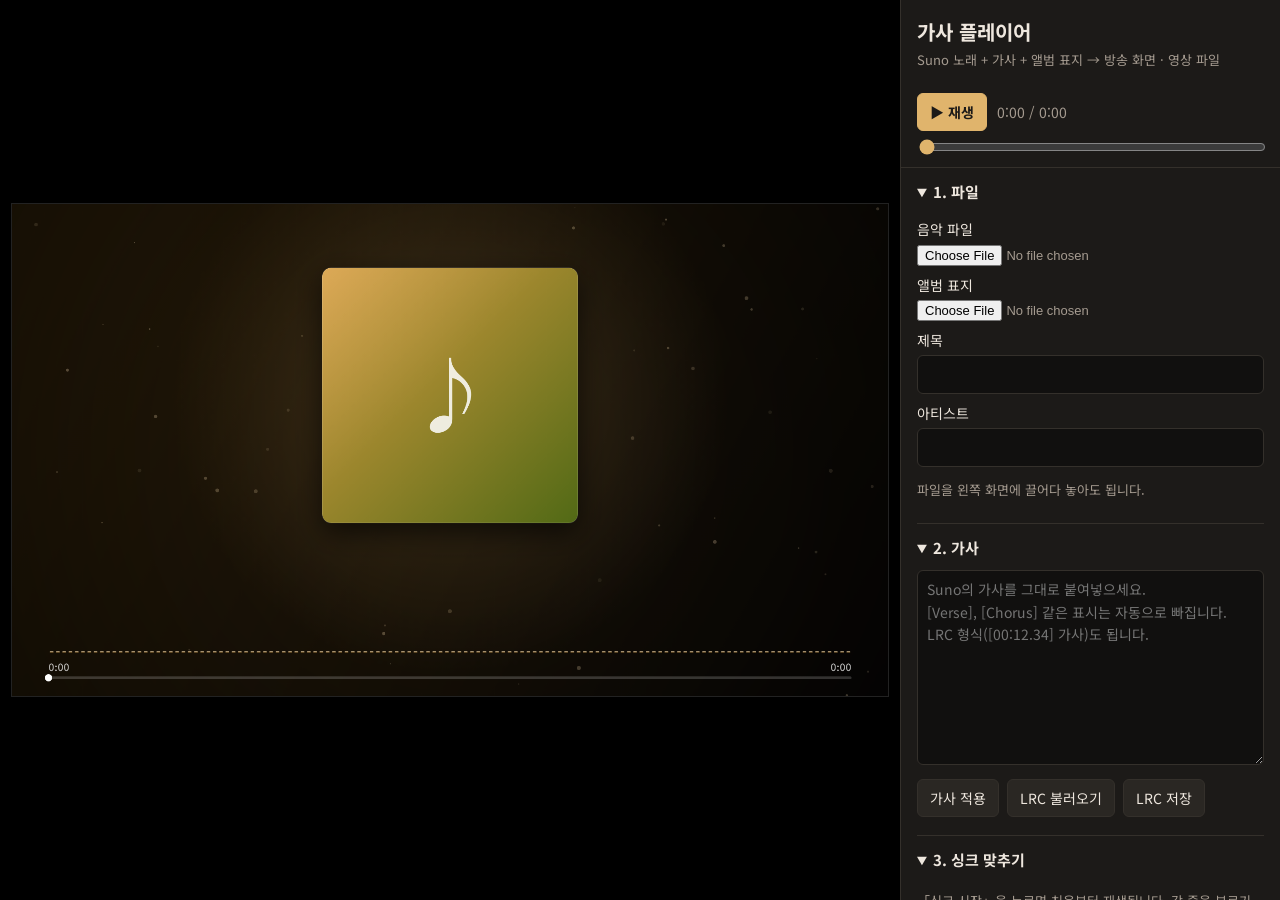
==== player/index.html @ bb733b96 "Add lyric player: synced lyrics, audio-reactive visuals, album cover, broadcast mode and video expor" ====
<!doctype html>
<html lang="ko">
<head>
<meta charset="utf-8">
<meta name="viewport" content="width=device-width,initial-scale=1">
<title>가사 플레이어</title>
<link rel="preconnect" href="https://fonts.googleapis.com">
<link rel="preconnect" href="https://fonts.gstatic.com" crossorigin>
<link href="https://fonts.googleapis.com/css2?family=Noto+Sans+KR:wght@400;500;700;900&display=swap" rel="stylesheet">
<link rel="stylesheet" href="player.css">
</head>
<body>
<div id="app">
  <section id="stageWrap">
    <canvas id="stage" width="1920" height="1080"></canvas>
    <div id="dropHint" hidden>여기에 놓으세요 · 음악 / 표지 / 가사(.lrc .txt)</div>
  </section>

  <aside id="panel">
    <header class="ph">
      <h1>가사 플레이어</h1>
      <p>Suno 노래 + 가사 + 앨범 표지 → 방송 화면 · 영상 파일</p>
    </header>

    <div class="transport">
      <button id="playBtn" class="primary" type="button">▶ 재생</button>
      <span id="timeLbl">0:00 / 0:00</span>
      <input id="seek" type="range" min="0" max="1000" value="0" aria-label="재생 위치">
    </div>

    <details open>
      <summary>1. 파일</summary>
      <label class="file">음악 파일 <input type="file" id="audioFile" accept="audio/*,.mp3,.wav,.m4a"></label>
      <label class="file">앨범 표지 <input type="file" id="coverFile" accept="image/*"></label>
      <label>제목 <input id="title" type="text" autocomplete="off"></label>
      <label>아티스트 <input id="artist" type="text" autocomplete="off"></label>
      <p class="muted">파일을 왼쪽 화면에 끌어다 놓아도 됩니다.</p>
    </details>

    <details open>
      <summary>2. 가사</summary>
      <textarea id="lyricsIn" rows="8" placeholder="Suno의 가사를 그대로 붙여넣으세요.&#10;[Verse], [Chorus] 같은 표시는 자동으로 빠집니다.&#10;LRC 형식([00:12.34] 가사)도 됩니다."></textarea>
      <div class="row">
        <button id="applyLyrics" type="button">가사 적용</button>
        <label class="btn">LRC 불러오기<input type="file" id="lrcFile" accept=".lrc,.txt,text/plain" hidden></label>
        <button id="exportLrc" type="button">LRC 저장</button>
      </div>
    </details>

    <details open>
      <summary>3. 싱크 맞추기</summary>
      <p class="muted">「싱크 시작」을 누르면 처음부터 재생됩니다. 각 줄을 부르기 <b>시작할 때</b> <kbd>Space</kbd>나 <kbd>Enter</kbd>를 누르세요. <kbd>Backspace</kbd>는 한 줄 되돌리기. 목록의 줄을 누르면 그 줄부터 다시 맞춥니다.</p>
      <div class="row">
        <button id="syncBtn" class="primary" type="button">싱크 시작</button>
        <button id="autoBtn" type="button">자동 배분</button>
      </div>
      <label>전체 밀기/당기기 <span id="offsetLbl" class="muted">0.00초</span>
        <input type="range" id="offset" min="-3" max="3" step="0.05" value="0">
      </label>
      <ol id="lineList"></ol>
    </details>

    <details open>
      <summary>4. 화면</summary>
      <div class="seg" role="radiogroup" aria-label="화면 비율">
        <label><input type="radio" name="aspect" value="16:9" checked> 가로 16:9</label>
        <label><input type="radio" name="aspect" value="9:16"> 세로 9:16 (Shorts)</label>
      </div>
      <label>시각화
        <select id="viz">
          <option value="bars">막대</option>
          <option value="ring">원형 (LP판)</option>
          <option value="wave">파형</option>
        </select>
      </label>
      <label>가사 크기 <input type="range" id="fontScale" min="0.7" max="1.5" step="0.05" value="1"></label>
      <label class="check"><input type="checkbox" id="showTitle" checked> 제목 · 아티스트 표시</label>
    </details>

    <details open>
      <summary>5. 방송 · 내보내기</summary>
      <div class="row">
        <button id="broadcastBtn" type="button">방송 화면 <kbd>H</kbd></button>
        <button id="fsBtn" type="button">전체 화면 <kbd>F</kbd></button>
      </div>
      <p class="muted">방송 화면에서는 편집 창이 숨고 그림만 남습니다. OBS에서는 「창 캡처」로 이 창을 잡으세요. 화면을 클릭하면 재생/정지, <kbd>H</kbd>를 다시 누르면 편집 창이 돌아옵니다.</p>
      <div class="row">
        <button id="recBtn" type="button">영상 파일로 저장</button>
        <span id="recStatus" class="muted"></span>
      </div>
      <p class="muted">노래 길이만큼 실제로 재생하면서 녹화합니다. 녹화하는 동안 이 탭을 맨 앞에 두세요.</p>
      <button id="resetBtn" class="danger" type="button">새로 시작</button>
    </details>
    <p class="muted foot">작업 내용은 이 브라우저에 자동 저장됩니다.</p>
  </aside>
</div>
<audio id="audio" preload="auto"></audio>
<script src="player.js"></script>
</body>
</html>
---- player/player.css ----
:root{--bg:#121110;--panel:#1c1a18;--fg:#eee7de;--muted:#a59b90;--accent:#e0b46c;--line:#34302b;--danger:#d9705f}
*{box-sizing:border-box}
html,body{margin:0;height:100%;background:var(--bg);color:var(--fg);font:14px/1.6 "Noto Sans KR",-apple-system,"Apple SD Gothic Neo",sans-serif}
#app{display:flex;height:100vh}
#stageWrap{flex:1;min-width:0;display:flex;align-items:center;justify-content:center;background:#000;position:relative;padding:12px}
#stage{max-width:100%;max-height:100%;display:block;box-shadow:0 0 0 1px #222}
#dropHint{position:absolute;inset:12px;border:3px dashed var(--accent);border-radius:12px;display:flex;align-items:center;justify-content:center;background:rgba(0,0,0,.6);font-size:20px;pointer-events:none}
#dropHint[hidden]{display:none}
#panel{width:380px;flex:none;overflow-y:auto;background:var(--panel);border-left:1px solid var(--line);padding:16px 16px 40px}
.ph h1{font-size:20px;margin:0}
.ph p{margin:2px 0 12px;color:var(--muted);font-size:13px}
.transport{position:sticky;top:-16px;z-index:2;background:var(--panel);margin:0 -16px;padding:10px 16px;border-bottom:1px solid var(--line);display:grid;grid-template-columns:auto 1fr;gap:6px 10px;align-items:center}
.transport input{grid-column:1/-1;width:100%}
#timeLbl{font-variant-numeric:tabular-nums;color:var(--muted)}
details{border-bottom:1px solid var(--line);padding:10px 0}
summary{cursor:pointer;font-weight:700;font-size:15px;padding:2px 0 6px}
label{display:block;margin:8px 0}
label.check{display:flex;gap:6px;align-items:center}
input[type=text],textarea,select{width:100%;margin-top:4px;background:#11100f;color:var(--fg);border:1px solid var(--line);border-radius:6px;padding:7px 9px;font:inherit}
textarea{resize:vertical;min-height:120px}
input[type=range]{width:100%;accent-color:var(--accent)}
input[type=file]{display:block;width:100%;margin-top:4px;color:var(--muted);font-size:13px}
button,.btn{display:inline-flex;align-items:center;gap:6px;background:#2a2723;color:var(--fg);border:1px solid var(--line);border-radius:6px;padding:7px 12px;font:inherit;cursor:pointer;margin:0}
button:hover,.btn:hover{border-color:var(--accent)}
input[hidden]{display:none!important}
label.btn{display:inline-flex;margin:0}
button.primary{background:var(--accent);color:#1c1a18;border-color:var(--accent);font-weight:700}
button.danger{color:var(--danger);margin-top:12px}
button:disabled{opacity:.5;cursor:default}
button.on{background:var(--danger);border-color:var(--danger);color:#fff}
.row{display:flex;flex-wrap:wrap;gap:8px;align-items:center;margin:8px 0}
.seg{display:flex;gap:12px}
.seg label{display:flex;gap:4px;align-items:center;margin:4px 0}
.muted{color:var(--muted);font-size:13px}
.foot{margin-top:16px}
kbd{font:12px ui-monospace,monospace;border:1px solid var(--line);border-bottom-width:2px;border-radius:4px;padding:0 4px;background:#11100f}
#lineList{list-style:none;margin:8px 0 0;padding:0;max-height:340px;overflow-y:auto;border:1px solid var(--line);border-radius:6px}
#lineList:empty::before{content:"가사를 적용하면 여기에 줄 목록이 나옵니다.";display:block;padding:10px;color:var(--muted);font-size:13px}
#lineList li{display:grid;grid-template-columns:62px 1fr auto auto;gap:4px;align-items:center;padding:3px 6px;border-bottom:1px solid var(--line);cursor:pointer}
#lineList li:last-child{border-bottom:0}
#lineList li.cur{background:rgba(224,180,108,.16)}
#lineList li.next{outline:2px solid var(--accent);outline-offset:-2px}
#lineList .t{font:12px ui-monospace,monospace;color:var(--accent)}
#lineList .t.none{color:var(--muted)}
#lineList .txt{overflow:hidden;text-overflow:ellipsis;white-space:nowrap}
#lineList button{padding:0 7px;font-size:12px;line-height:20px}
body.syncing #syncBtn{background:var(--danger);border-color:var(--danger);color:#fff}

/* 방송 화면: 그림만 남기기 */
body.broadcast #panel{display:none}
body.broadcast #stageWrap{padding:0}
body.broadcast #stage{box-shadow:none;cursor:pointer}
body.broadcast.idle,body.broadcast.idle #stage{cursor:none}

@media (max-width:800px){
  #app{flex-direction:column;height:auto}
  #stageWrap{height:56vw;min-height:220px;flex:none}
  #panel{width:auto;border-left:0;border-top:1px solid var(--line)}
  body.broadcast #stageWrap{height:100vh}
}
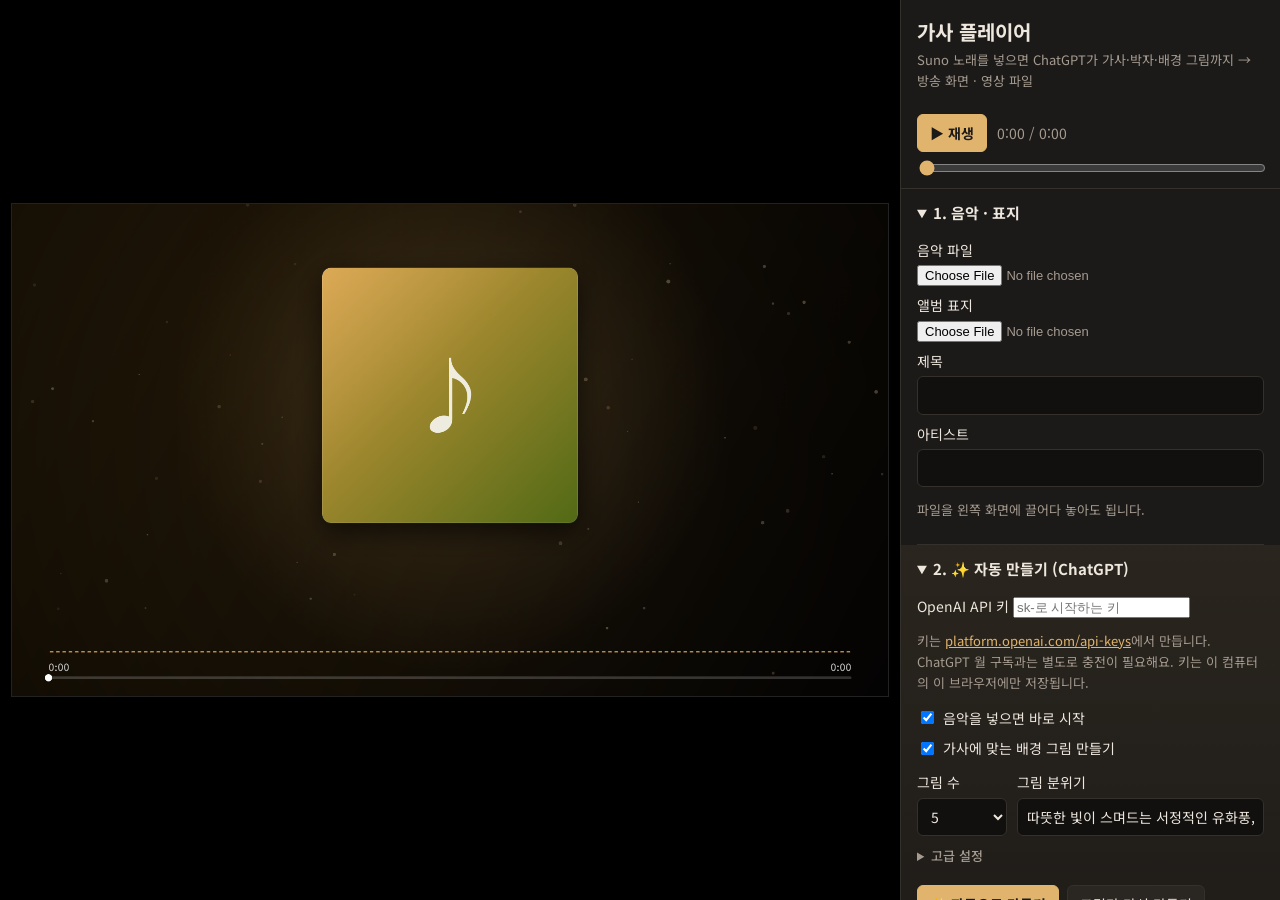
==== commit 9f841c86: "Auto lyrics, sync and lyric-based background images via OpenAI Dropping in a song transcribes it wit" ====
--- a/player/index.html
+++ b/player/index.html
@@ -19,7 +19,7 @@
   <aside id="panel">
     <header class="ph">
       <h1>가사 플레이어</h1>
-      <p>Suno 노래 + 가사 + 앨범 표지 → 방송 화면 · 영상 파일</p>
+      <p>Suno 노래를 넣으면 ChatGPT가 가사·박자·배경 그림까지 → 방송 화면 · 영상 파일</p>
     </header>
 
     <div class="transport">
@@ -29,7 +29,7 @@
     </div>
 
     <details open>
-      <summary>1. 파일</summary>
+      <summary>1. 음악 · 표지</summary>
       <label class="file">음악 파일 <input type="file" id="audioFile" accept="audio/*,.mp3,.wav,.m4a"></label>
       <label class="file">앨범 표지 <input type="file" id="coverFile" accept="image/*"></label>
       <label>제목 <input id="title" type="text" autocomplete="off"></label>
@@ -37,9 +37,43 @@
       <p class="muted">파일을 왼쪽 화면에 끌어다 놓아도 됩니다.</p>
     </details>
 
+    <details open id="autoSec">
+      <summary>2. ✨ 자동 만들기 (ChatGPT)</summary>
+      <label>OpenAI API 키
+        <input type="password" id="apiKey" autocomplete="off" spellcheck="false" placeholder="sk-로 시작하는 키">
+      </label>
+      <p class="muted">키는 <a href="https://platform.openai.com/api-keys" target="_blank" rel="noopener">platform.openai.com/api-keys</a>에서 만듭니다. ChatGPT 월 구독과는 별도로 충전이 필요해요. 키는 이 컴퓨터의 이 브라우저에만 저장됩니다.</p>
+      <label class="check"><input type="checkbox" id="autoOnAdd"> 음악을 넣으면 바로 시작</label>
+      <label class="check"><input type="checkbox" id="makeImages"> 가사에 맞는 배경 그림 만들기</label>
+      <div class="row2">
+        <label>그림 수
+          <select id="sceneCount"><option>3</option><option>4</option><option>5</option><option>6</option><option>8</option></select>
+        </label>
+        <label>그림 분위기 <input type="text" id="imgStyle" autocomplete="off"></label>
+      </div>
+      <details class="adv">
+        <summary>고급 설정</summary>
+        <label>노래 언어
+          <select id="lang"><option value="ko">한국어</option><option value="en">영어</option><option value="auto">자동</option></select>
+        </label>
+        <label>가사 정리 모델 <input type="text" id="textModel" list="textModels" autocomplete="off"></label>
+        <datalist id="textModels"><option value="gpt-5-mini"><option value="gpt-5"><option value="gpt-4.1-mini"><option value="gpt-4o"></datalist>
+        <label>그림 모델 <input type="text" id="imageModel" list="imageModels" autocomplete="off"></label>
+        <datalist id="imageModels"><option value="gpt-image-1"><option value="gpt-image-1-mini"><option value="dall-e-3"></datalist>
+      </details>
+      <div class="row">
+        <button id="autoBtn2" class="primary" type="button">✨ 자동으로 만들기</button>
+        <button id="imagesBtn" type="button">그림만 다시 만들기</button>
+      </div>
+      <p id="autoStatus" class="status" aria-live="polite"></p>
+      <div id="sceneList"></div>
+      <p class="muted">비용은 3분짜리 한 곡에 받아쓰기 약 30원, 가사 정리 몇 원, 그림 한 장에 약 90원입니다(그림 5장이면 모두 합쳐 500원 안팎, 대략적인 값).</p>
+    </details>
+
     <details open>
-      <summary>2. 가사</summary>
-      <textarea id="lyricsIn" rows="8" placeholder="Suno의 가사를 그대로 붙여넣으세요.&#10;[Verse], [Chorus] 같은 표시는 자동으로 빠집니다.&#10;LRC 형식([00:12.34] 가사)도 됩니다."></textarea>
+      <summary>3. 가사 (직접 고치기)</summary>
+      <p class="muted">비워두면 ChatGPT가 노래를 듣고 받아 적습니다. Suno 가사를 붙여넣어 두면 받아 적기 대신 그 가사를 그대로 쓰고 박자만 맞춰서 더 정확해요.</p>
+      <textarea id="lyricsIn" rows="8" placeholder="(선택) Suno의 가사를 붙여넣으세요.&#10;[Verse], [Chorus] 같은 표시는 자동으로 빠집니다.&#10;LRC 형식([00:12.34] 가사)도 됩니다."></textarea>
       <div class="row">
         <button id="applyLyrics" type="button">가사 적용</button>
         <label class="btn">LRC 불러오기<input type="file" id="lrcFile" accept=".lrc,.txt,text/plain" hidden></label>
@@ -48,8 +82,8 @@
     </details>
 
     <details open>
-      <summary>3. 싱크 맞추기</summary>
-      <p class="muted">「싱크 시작」을 누르면 처음부터 재생됩니다. 각 줄을 부르기 <b>시작할 때</b> <kbd>Space</kbd>나 <kbd>Enter</kbd>를 누르세요. <kbd>Backspace</kbd>는 한 줄 되돌리기. 목록의 줄을 누르면 그 줄부터 다시 맞춥니다.</p>
+      <summary>4. 싱크 손보기</summary>
+      <p class="muted">자동으로 맞춘 박자가 어긋난 줄은 옆의 <kbd>−</kbd> <kbd>+</kbd>로 0.1초씩 고치세요. 처음부터 손으로 맞추려면 「싱크 시작」을 누르면 처음부터 재생됩니다. 각 줄을 부르기 <b>시작할 때</b> <kbd>Space</kbd>나 <kbd>Enter</kbd>를 누르세요. <kbd>Backspace</kbd>는 한 줄 되돌리기. 목록의 줄을 누르면 그 줄부터 다시 맞춥니다.</p>
       <div class="row">
         <button id="syncBtn" class="primary" type="button">싱크 시작</button>
         <button id="autoBtn" type="button">자동 배분</button>
@@ -61,7 +95,7 @@
     </details>
 
     <details open>
-      <summary>4. 화면</summary>
+      <summary>5. 화면</summary>
       <div class="seg" role="radiogroup" aria-label="화면 비율">
         <label><input type="radio" name="aspect" value="16:9" checked> 가로 16:9</label>
         <label><input type="radio" name="aspect" value="9:16"> 세로 9:16 (Shorts)</label>
@@ -73,12 +107,18 @@
           <option value="wave">파형</option>
         </select>
       </label>
+      <label>배경
+        <select id="bgMode">
+          <option value="ai">가사에 맞춘 그림 (있으면)</option>
+          <option value="cover">앨범 표지 흐리게</option>
+        </select>
+      </label>
       <label>가사 크기 <input type="range" id="fontScale" min="0.7" max="1.5" step="0.05" value="1"></label>
       <label class="check"><input type="checkbox" id="showTitle" checked> 제목 · 아티스트 표시</label>
     </details>
 
     <details open>
-      <summary>5. 방송 · 내보내기</summary>
+      <summary>6. 방송 · 내보내기</summary>
       <div class="row">
         <button id="broadcastBtn" type="button">방송 화면 <kbd>H</kbd></button>
         <button id="fsBtn" type="button">전체 화면 <kbd>F</kbd></button>
@@ -96,5 +136,6 @@
 </div>
 <audio id="audio" preload="auto"></audio>
 <script src="player.js"></script>
+<script src="auto.js"></script>
 </body>
 </html>
--- a/player/player.css
+++ b/player/player.css
@@ -58,3 +58,21 @@
   #panel{width:auto;border-left:0;border-top:1px solid var(--line)}
   body.broadcast #stageWrap{height:100vh}
 }
+
+/* 자동 만들기 */
+#autoSec{background:linear-gradient(180deg,rgba(224,180,108,.07),transparent);margin:0 -16px;padding:10px 16px}
+.row2{display:grid;grid-template-columns:90px 1fr;gap:10px}
+.row2 label{margin:4px 0}
+details.adv{border:0;padding:4px 0}
+details.adv summary{font-weight:500;font-size:13px;color:var(--muted)}
+.status{min-height:1.4em;margin:6px 0;font-size:13px}
+.status.ok{color:#9fd49a}
+.status.err{color:var(--danger)}
+body.auto-busy .status::before{content:"";display:inline-block;width:10px;height:10px;margin-right:6px;border:2px solid var(--accent);border-right-color:transparent;border-radius:50%;animation:spin .8s linear infinite;vertical-align:-1px}
+@keyframes spin{to{transform:rotate(360deg)}}
+#sceneList{display:grid;grid-template-columns:repeat(auto-fill,minmax(100px,1fr));gap:8px;margin:8px 0}
+.scene img,.scene .ph{width:100%;aspect-ratio:3/2;object-fit:cover;border-radius:6px;display:block;cursor:pointer;background:#11100f;border:1px solid var(--line)}
+.scene .ph{display:flex;align-items:center;justify-content:center;color:var(--muted);font-size:12px}
+.scene .cap{display:flex;justify-content:space-between;align-items:center;font-size:12px;color:var(--muted);margin-top:3px}
+.scene .cap button{padding:0 6px;font-size:11px;line-height:18px}
+a{color:var(--accent)}
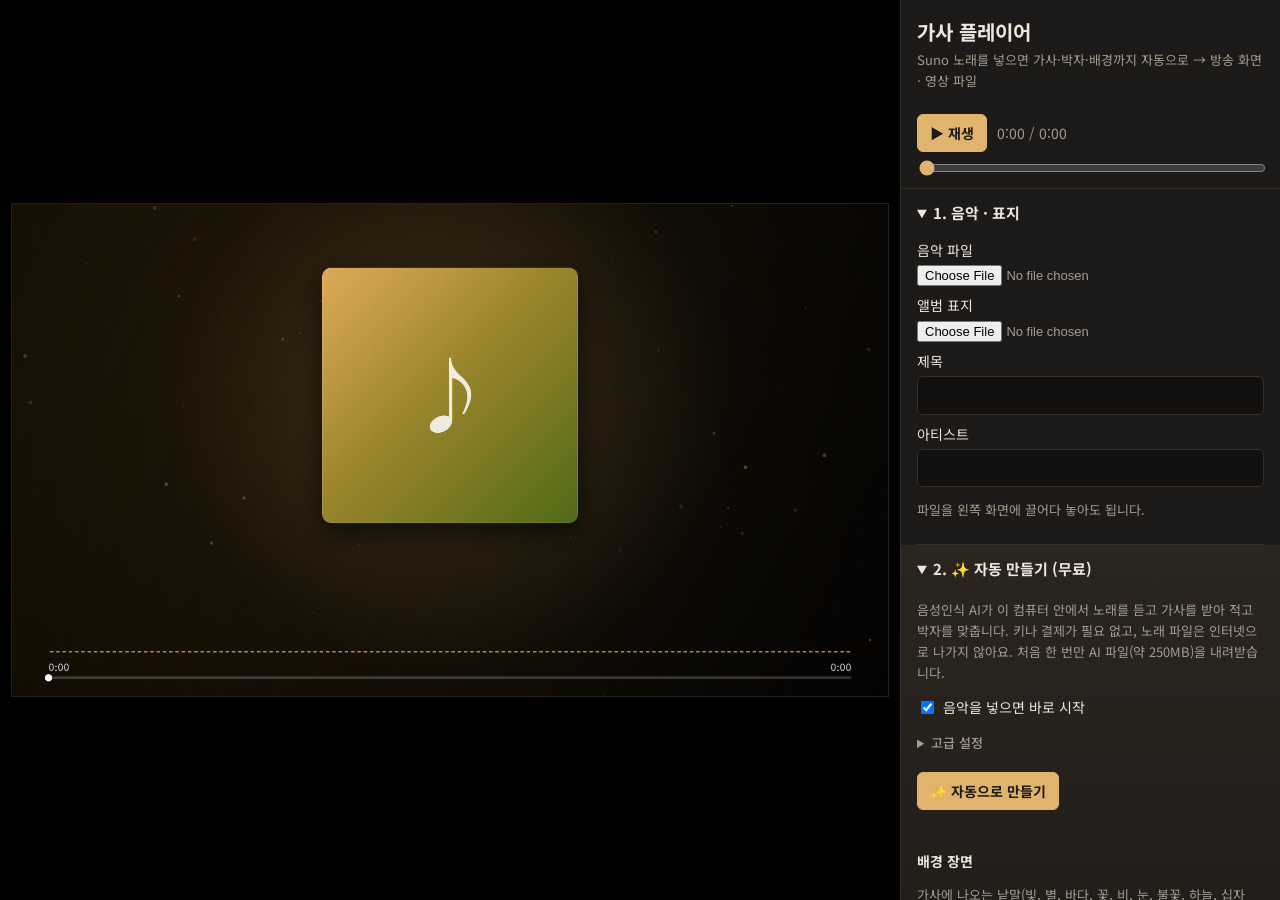
==== commit 4d1995dc: "Replace OpenAI with free in-browser lyrics and lyric-mood backgrounds Transcription now runs Whisper" ====
--- a/player/index.html
+++ b/player/index.html
@@ -19,7 +19,7 @@
   <aside id="panel">
     <header class="ph">
       <h1>가사 플레이어</h1>
-      <p>Suno 노래를 넣으면 ChatGPT가 가사·박자·배경 그림까지 → 방송 화면 · 영상 파일</p>
+      <p>Suno 노래를 넣으면 가사·박자·배경까지 자동으로 → 방송 화면 · 영상 파일</p>
     </header>
 
     <div class="transport">
@@ -38,41 +38,41 @@
     </details>
 
     <details open id="autoSec">
-      <summary>2. ✨ 자동 만들기 (ChatGPT)</summary>
-      <label>OpenAI API 키
-        <input type="password" id="apiKey" autocomplete="off" spellcheck="false" placeholder="sk-로 시작하는 키">
-      </label>
-      <p class="muted">키는 <a href="https://platform.openai.com/api-keys" target="_blank" rel="noopener">platform.openai.com/api-keys</a>에서 만듭니다. ChatGPT 월 구독과는 별도로 충전이 필요해요. 키는 이 컴퓨터의 이 브라우저에만 저장됩니다.</p>
+      <summary>2. ✨ 자동 만들기 (무료)</summary>
+      <p class="muted">음성인식 AI가 이 컴퓨터 안에서 노래를 듣고 가사를 받아 적고 박자를 맞춥니다. 키나 결제가 필요 없고, 노래 파일은 인터넷으로 나가지 않아요. 처음 한 번만 AI 파일(약 250MB)을 내려받습니다.</p>
       <label class="check"><input type="checkbox" id="autoOnAdd"> 음악을 넣으면 바로 시작</label>
-      <label class="check"><input type="checkbox" id="makeImages"> 가사에 맞는 배경 그림 만들기</label>
-      <div class="row2">
-        <label>그림 수
-          <select id="sceneCount"><option>3</option><option>4</option><option>5</option><option>6</option><option>8</option></select>
-        </label>
-        <label>그림 분위기 <input type="text" id="imgStyle" autocomplete="off"></label>
-      </div>
       <details class="adv">
         <summary>고급 설정</summary>
+        <label>정확도
+          <select id="asrModel"><option value="small">높음 (권장 · 약 250MB)</option><option value="base">빠름 (약 80MB · 덜 정확)</option></select>
+        </label>
         <label>노래 언어
-          <select id="lang"><option value="ko">한국어</option><option value="en">영어</option><option value="auto">자동</option></select>
+          <select id="lang"><option value="korean">한국어</option><option value="english">영어</option><option value="auto">자동</option></select>
         </label>
-        <label>가사 정리 모델 <input type="text" id="textModel" list="textModels" autocomplete="off"></label>
-        <datalist id="textModels"><option value="gpt-5-mini"><option value="gpt-5"><option value="gpt-4.1-mini"><option value="gpt-4o"></datalist>
-        <label>그림 모델 <input type="text" id="imageModel" list="imageModels" autocomplete="off"></label>
-        <datalist id="imageModels"><option value="gpt-image-1"><option value="gpt-image-1-mini"><option value="dall-e-3"></datalist>
+        <label>배경 장면 수
+          <select id="sceneCount"><option value="0">자동 (노래 길이에 맞춰)</option><option>3</option><option>4</option><option>5</option><option>6</option><option>8</option></select>
+        </label>
       </details>
       <div class="row">
         <button id="autoBtn2" class="primary" type="button">✨ 자동으로 만들기</button>
-        <button id="imagesBtn" type="button">그림만 다시 만들기</button>
       </div>
+      <progress id="autoBar" max="1" value="0" hidden></progress>
       <p id="autoStatus" class="status" aria-live="polite"></p>
+
+      <h3 class="sub">배경 장면</h3>
+      <p class="muted">가사에 나오는 낱말(빛, 별, 바다, 꽃, 비, 눈, 불꽃, 하늘, 십자가…)을 보고 장면마다 움직이는 배경을 고릅니다. 장면 아래에서 직접 바꿀 수도 있어요.</p>
       <div id="sceneList"></div>
-      <p class="muted">비용은 3분짜리 한 곡에 받아쓰기 약 30원, 가사 정리 몇 원, 그림 한 장에 약 90원입니다(그림 5장이면 모두 합쳐 500원 안팎, 대략적인 값).</p>
+      <div class="row">
+        <button id="replanBtn" type="button">장면 다시 고르기</button>
+        <label class="btn">내 그림 넣기<input type="file" id="myImgs" accept="image/*" multiple hidden></label>
+        <button id="clearImgs" type="button" hidden>그림 빼기</button>
+      </div>
+      <p class="muted">내 그림을 여러 장 넣으면 파일 이름 순서대로 노래 흐름에 맞춰 바뀝니다. ChatGPT 앱에서 「이 가사에 어울리는 그림 그려줘」로 만든 그림을 저장해서 넣어도 돼요.</p>
     </details>
 
     <details open>
       <summary>3. 가사 (직접 고치기)</summary>
-      <p class="muted">비워두면 ChatGPT가 노래를 듣고 받아 적습니다. Suno 가사를 붙여넣어 두면 받아 적기 대신 그 가사를 그대로 쓰고 박자만 맞춰서 더 정확해요.</p>
+      <p class="muted">비워두면 AI가 노래를 듣고 받아 적습니다. Suno 가사를 붙여넣어 두면 받아 적기 대신 그 가사를 그대로 쓰고 박자만 맞춰서 더 정확해요.</p>
       <textarea id="lyricsIn" rows="8" placeholder="(선택) Suno의 가사를 붙여넣으세요.&#10;[Verse], [Chorus] 같은 표시는 자동으로 빠집니다.&#10;LRC 형식([00:12.34] 가사)도 됩니다."></textarea>
       <div class="row">
         <button id="applyLyrics" type="button">가사 적용</button>
@@ -109,7 +109,7 @@
       </label>
       <label>배경
         <select id="bgMode">
-          <option value="ai">가사에 맞춘 그림 (있으면)</option>
+          <option value="scene">가사 분위기 장면</option>
           <option value="cover">앨범 표지 흐리게</option>
         </select>
       </label>
@@ -135,6 +135,7 @@
   </aside>
 </div>
 <audio id="audio" preload="auto"></audio>
+<script src="themes.js"></script>
 <script src="player.js"></script>
 <script src="auto.js"></script>
 </body>
--- a/player/player.css
+++ b/player/player.css
@@ -22,7 +22,7 @@
 input[type=file]{display:block;width:100%;margin-top:4px;color:var(--muted);font-size:13px}
 button,.btn{display:inline-flex;align-items:center;gap:6px;background:#2a2723;color:var(--fg);border:1px solid var(--line);border-radius:6px;padding:7px 12px;font:inherit;cursor:pointer;margin:0}
 button:hover,.btn:hover{border-color:var(--accent)}
-input[hidden]{display:none!important}
+[hidden]{display:none!important}
 label.btn{display:inline-flex;margin:0}
 button.primary{background:var(--accent);color:#1c1a18;border-color:var(--accent);font-weight:700}
 button.danger{color:var(--danger);margin-top:12px}
@@ -71,8 +71,11 @@
 body.auto-busy .status::before{content:"";display:inline-block;width:10px;height:10px;margin-right:6px;border:2px solid var(--accent);border-right-color:transparent;border-radius:50%;animation:spin .8s linear infinite;vertical-align:-1px}
 @keyframes spin{to{transform:rotate(360deg)}}
 #sceneList{display:grid;grid-template-columns:repeat(auto-fill,minmax(100px,1fr));gap:8px;margin:8px 0}
-.scene img,.scene .ph{width:100%;aspect-ratio:3/2;object-fit:cover;border-radius:6px;display:block;cursor:pointer;background:#11100f;border:1px solid var(--line)}
+.scene img,.scene canvas,.scene .ph{width:100%;aspect-ratio:3/2;object-fit:cover;border-radius:6px;display:block;cursor:pointer;background:#11100f;border:1px solid var(--line)}
 .scene .ph{display:flex;align-items:center;justify-content:center;color:var(--muted);font-size:12px}
 .scene .cap{display:flex;justify-content:space-between;align-items:center;font-size:12px;color:var(--muted);margin-top:3px}
-.scene .cap button{padding:0 6px;font-size:11px;line-height:18px}
+.scene .cap select{width:auto;margin:0;padding:1px 4px;font-size:12px}
 a{color:var(--accent)}
+h3.sub{font-size:14px;margin:14px 0 2px}
+progress#autoBar{width:100%;height:8px;accent-color:var(--accent)}
+progress#autoBar[hidden]{display:none}
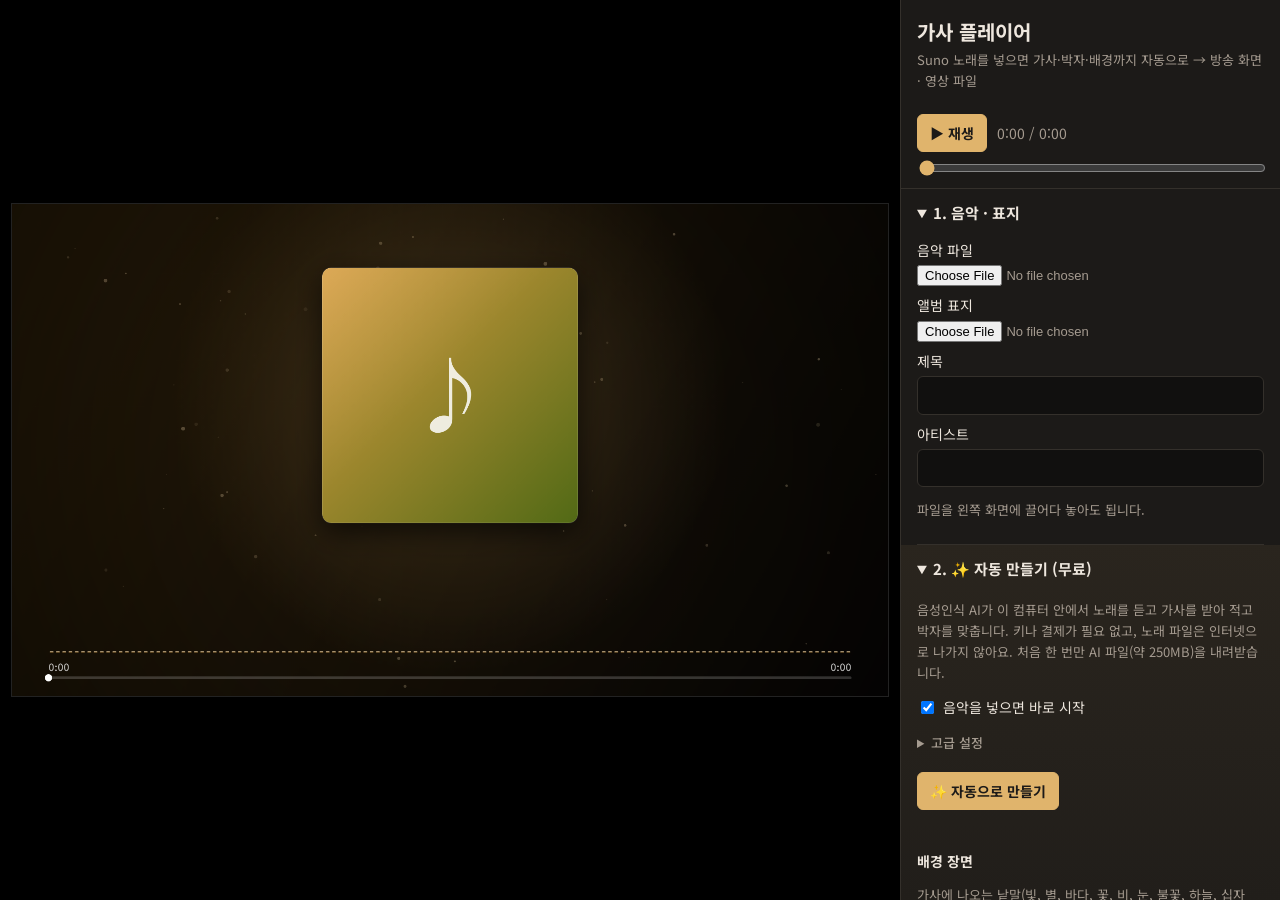
==== commit 94005dda: "Add translation sub-lines and keep the moon clear of the lyrics A lyric line written as "original //" ====
--- a/player/index.html
+++ b/player/index.html
@@ -73,7 +73,7 @@
     <details open>
       <summary>3. 가사 (직접 고치기)</summary>
       <p class="muted">비워두면 AI가 노래를 듣고 받아 적습니다. Suno 가사를 붙여넣어 두면 받아 적기 대신 그 가사를 그대로 쓰고 박자만 맞춰서 더 정확해요.</p>
-      <textarea id="lyricsIn" rows="8" placeholder="(선택) Suno의 가사를 붙여넣으세요.&#10;[Verse], [Chorus] 같은 표시는 자동으로 빠집니다.&#10;LRC 형식([00:12.34] 가사)도 됩니다."></textarea>
+      <textarea id="lyricsIn" rows="8" placeholder="(선택) Suno의 가사를 붙여넣으세요.&#10;[Verse], [Chorus] 같은 표시는 자동으로 빠집니다.&#10;LRC 형식([00:12.34] 가사)도 됩니다.&#10;번역을 함께 띄우려면: 원문 // 번역"></textarea>
       <div class="row">
         <button id="applyLyrics" type="button">가사 적용</button>
         <label class="btn">LRC 불러오기<input type="file" id="lrcFile" accept=".lrc,.txt,text/plain" hidden></label>
